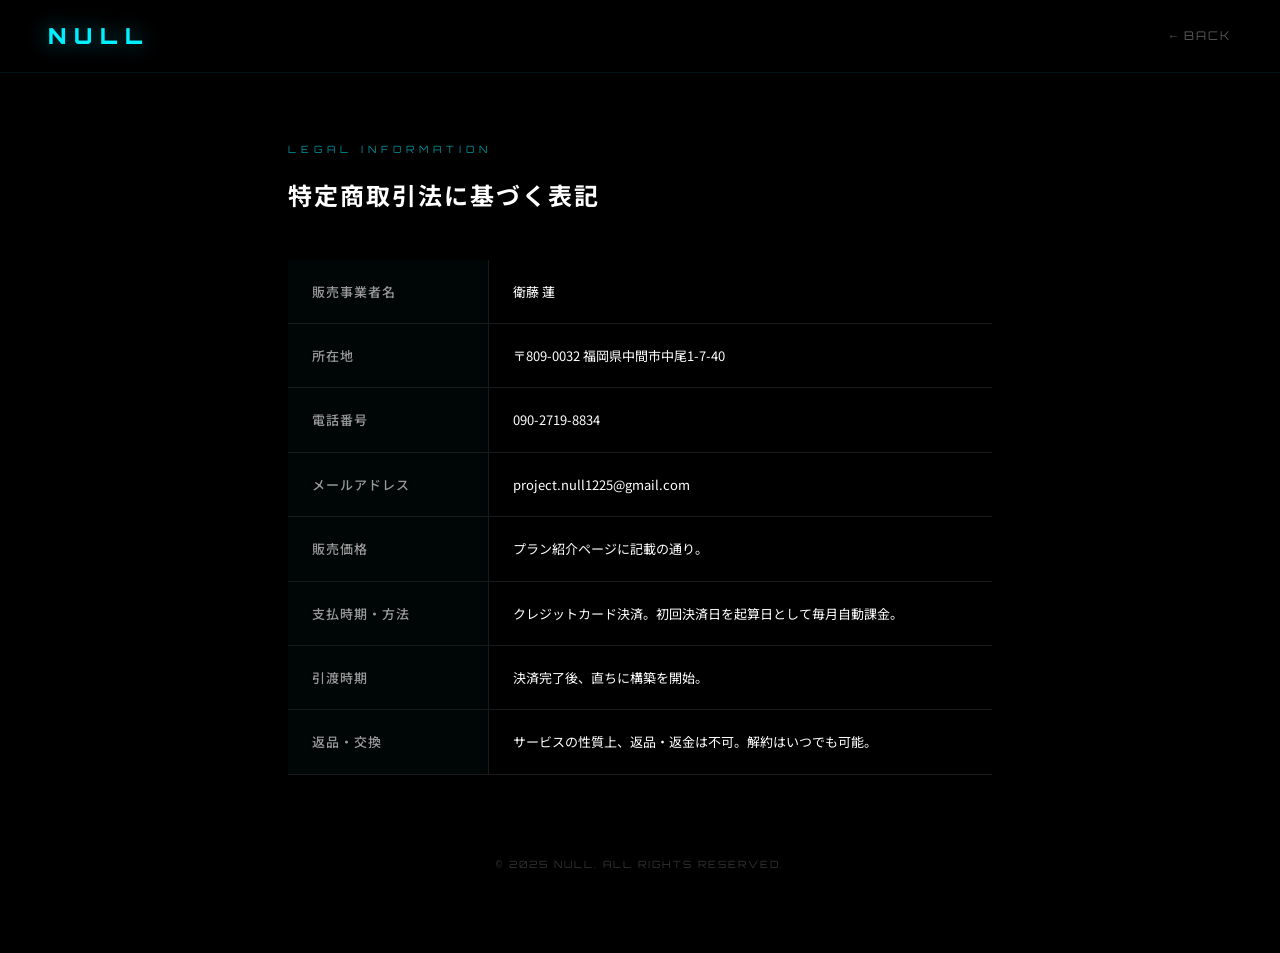
==== legal.html @ e57ea89b "feat: サイト全面リニューアル — サイバーパンクUI刷新、ルーレットミニゲーム、legal.html追加 - Hero: 新コピー「既成概念をゼロ（NULL）にする。完璧な奉仕、ここから。」 -" ====
<!DOCTYPE html>
<html lang="ja">
<head>
  <meta charset="UTF-8">
  <meta name="viewport" content="width=device-width, initial-scale=1.0">
  <title>特定商取引法に基づく表記 | NULL</title>
  <meta name="robots" content="noindex, nofollow">
  <link rel="preconnect" href="https://fonts.googleapis.com">
  <link rel="preconnect" href="https://fonts.gstatic.com" crossorigin>
  <link href="https://fonts.googleapis.com/css2?family=Noto+Sans+JP:wght@300;400;500;700&family=Orbitron:wght@400;700;900&family=Inter:wght@300;400;600;700&display=swap" rel="stylesheet">
  <style>
    :root {
      --neon-blue: #00F0FF;
      --dark-bg: #000000;
      --dark-card: #0a0a0a;
      --dark-border: #1a1a1a;
      --text-primary: #FFFFFF;
      --text-secondary: #999999;
      --text-muted: #555555;
    }

    * { margin: 0; padding: 0; box-sizing: border-box; }
    html { scroll-behavior: smooth; }

    body {
      background: var(--dark-bg);
      color: var(--text-primary);
      font-family: 'Noto Sans JP', 'Inter', sans-serif;
      line-height: 1.8;
      user-select: none;
      -webkit-user-select: none;
      -moz-user-select: none;
      -ms-user-select: none;
    }

    a { color: inherit; text-decoration: none; }

    /* NAV */
    nav {
      position: fixed;
      top: 0; left: 0; right: 0;
      z-index: 1000;
      display: flex;
      align-items: center;
      justify-content: space-between;
      padding: 16px 48px;
      background: rgba(0, 0, 0, 0.92);
      backdrop-filter: blur(24px);
      border-bottom: 1px solid rgba(0, 240, 255, 0.08);
    }

    .nav-logo {
      font-family: 'Orbitron', monospace;
      font-size: 22px;
      font-weight: 900;
      color: var(--neon-blue);
      letter-spacing: 8px;
      text-shadow: 0 0 20px rgba(0, 240, 255, 0.5);
    }

    .nav-back {
      font-size: 12px;
      color: var(--text-muted);
      letter-spacing: 2px;
      transition: color 0.3s;
      font-family: 'Orbitron', monospace;
    }
    .nav-back:hover { color: var(--neon-blue); }

    /* MAIN */
    .legal-container {
      max-width: 800px;
      margin: 0 auto;
      padding: 140px 48px 80px;
    }

    .legal-label {
      font-family: 'Orbitron', monospace;
      font-size: 10px;
      letter-spacing: 5px;
      color: var(--neon-blue);
      text-transform: uppercase;
      margin-bottom: 20px;
      opacity: 0.6;
    }

    .legal-title {
      font-size: 24px;
      font-weight: 700;
      color: var(--text-primary);
      margin-bottom: 48px;
      letter-spacing: 2px;
      line-height: 1.4;
    }

    .legal-table {
      width: 100%;
      border-collapse: collapse;
    }

    .legal-table tr {
      border-bottom: 1px solid var(--dark-border);
    }

    .legal-table th {
      text-align: left;
      vertical-align: top;
      padding: 20px 24px;
      font-size: 13px;
      font-weight: 500;
      color: var(--text-secondary);
      width: 200px;
      letter-spacing: 1px;
      background: rgba(0, 240, 255, 0.02);
      border-right: 1px solid var(--dark-border);
    }

    .legal-table td {
      padding: 20px 24px;
      font-size: 13px;
      color: var(--text-primary);
      line-height: 1.8;
    }

    .legal-footer {
      margin-top: 80px;
      text-align: center;
      font-size: 10px;
      color: #333333;
      letter-spacing: 2px;
      font-family: 'Orbitron', monospace;
    }

    @media (max-width: 640px) {
      .legal-container { padding: 120px 20px 60px; }
      nav { padding: 16px 24px; }
      .legal-table th {
        display: block;
        width: 100%;
        padding: 16px 16px 8px;
        border-right: none;
      }
      .legal-table td {
        display: block;
        padding: 8px 16px 16px;
      }
    }
  </style>
</head>
<body>

<nav>
  <a href="index.html" class="nav-logo">NULL</a>
  <a href="index.html" class="nav-back">← BACK</a>
</nav>

<div class="legal-container">
  <div class="legal-label">LEGAL INFORMATION</div>
  <h1 class="legal-title">特定商取引法に基づく表記</h1>

  <table class="legal-table">
    <tr>
      <th>販売事業者名</th>
      <td>衛藤 蓮</td>
    </tr>
    <tr>
      <th>所在地</th>
      <td>〒809-0032 福岡県中間市中尾1-7-40</td>
    </tr>
    <tr>
      <th>電話番号</th>
      <td>090-2719-8834</td>
    </tr>
    <tr>
      <th>メールアドレス</th>
      <td>project.null1225@gmail.com</td>
    </tr>
    <tr>
      <th>販売価格</th>
      <td>プラン紹介ページに記載の通り。</td>
    </tr>
    <tr>
      <th>支払時期・方法</th>
      <td>クレジットカード決済。初回決済日を起算日として毎月自動課金。</td>
    </tr>
    <tr>
      <th>引渡時期</th>
      <td>決済完了後、直ちに構築を開始。</td>
    </tr>
    <tr>
      <th>返品・交換</th>
      <td>サービスの性質上、返品・返金は不可。解約はいつでも可能。</td>
    </tr>
  </table>

  <div class="legal-footer">© 2025 NULL. ALL RIGHTS RESERVED.</div>
</div>

</body>
</html>
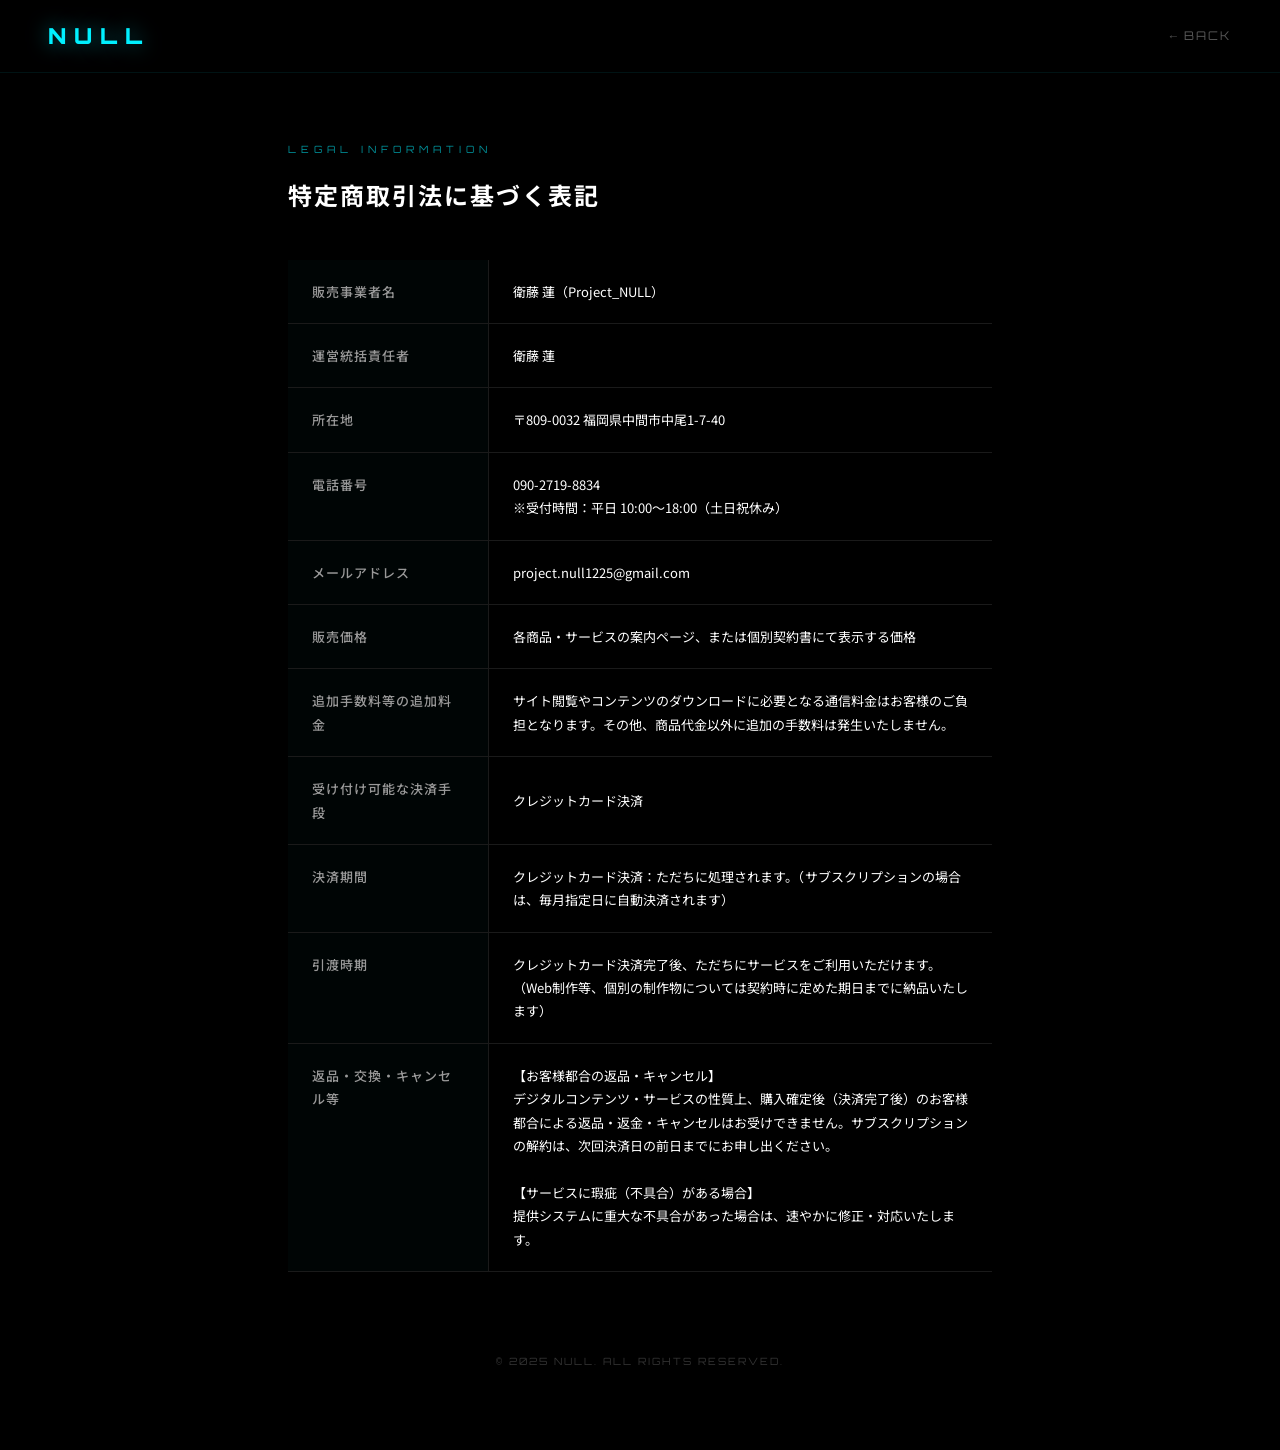
==== commit ad625bca: "🚀 大型アップデート: オープニング刷新・背景パーティクル・制作費ゼロ表記・料金日割り表示・ネオン調整・MEDIAセクション追加・特商法リンク調整" ====
--- a/legal.html
+++ b/legal.html
@@ -161,6 +161,10 @@
   <table class="legal-table">
     <tr>
       <th>販売事業者名</th>
+      <td>衛藤 蓮（Project_NULL）</td>
+    </tr>
+    <tr>
+      <th>運営統括責任者</th>
       <td>衛藤 蓮</td>
     </tr>
     <tr>
@@ -169,7 +173,7 @@
     </tr>
     <tr>
       <th>電話番号</th>
-      <td>090-2719-8834</td>
+      <td>090-2719-8834<br>※受付時間：平日 10:00〜18:00（土日祝休み）</td>
     </tr>
     <tr>
       <th>メールアドレス</th>
@@ -177,19 +181,32 @@
     </tr>
     <tr>
       <th>販売価格</th>
-      <td>プラン紹介ページに記載の通り。</td>
-    </tr>
-    <tr>
-      <th>支払時期・方法</th>
-      <td>クレジットカード決済。初回決済日を起算日として毎月自動課金。</td>
+      <td>各商品・サービスの案内ページ、または個別契約書にて表示する価格</td>
+    </tr>
+    <tr>
+      <th>追加手数料等の追加料金</th>
+      <td>サイト閲覧やコンテンツのダウンロードに必要となる通信料金はお客様のご負担となります。その他、商品代金以外に追加の手数料は発生いたしません。</td>
+    </tr>
+    <tr>
+      <th>受け付け可能な決済手段</th>
+      <td>クレジットカード決済</td>
+    </tr>
+    <tr>
+      <th>決済期間</th>
+      <td>クレジットカード決済：ただちに処理されます。（サブスクリプションの場合は、毎月指定日に自動決済されます）</td>
     </tr>
     <tr>
       <th>引渡時期</th>
-      <td>決済完了後、直ちに構築を開始。</td>
-    </tr>
-    <tr>
-      <th>返品・交換</th>
-      <td>サービスの性質上、返品・返金は不可。解約はいつでも可能。</td>
+      <td>クレジットカード決済完了後、ただちにサービスをご利用いただけます。（Web制作等、個別の制作物については契約時に定めた期日までに納品いたします）</td>
+    </tr>
+    <tr>
+      <th>返品・交換・キャンセル等</th>
+      <td>
+        【お客様都合の返品・キャンセル】<br>
+        デジタルコンテンツ・サービスの性質上、購入確定後（決済完了後）のお客様都合による返品・返金・キャンセルはお受けできません。サブスクリプションの解約は、次回決済日の前日までにお申し出ください。<br><br>
+        【サービスに瑕疵（不具合）がある場合】<br>
+        提供システムに重大な不具合があった場合は、速やかに修正・対応いたします。
+      </td>
     </tr>
   </table>
 
